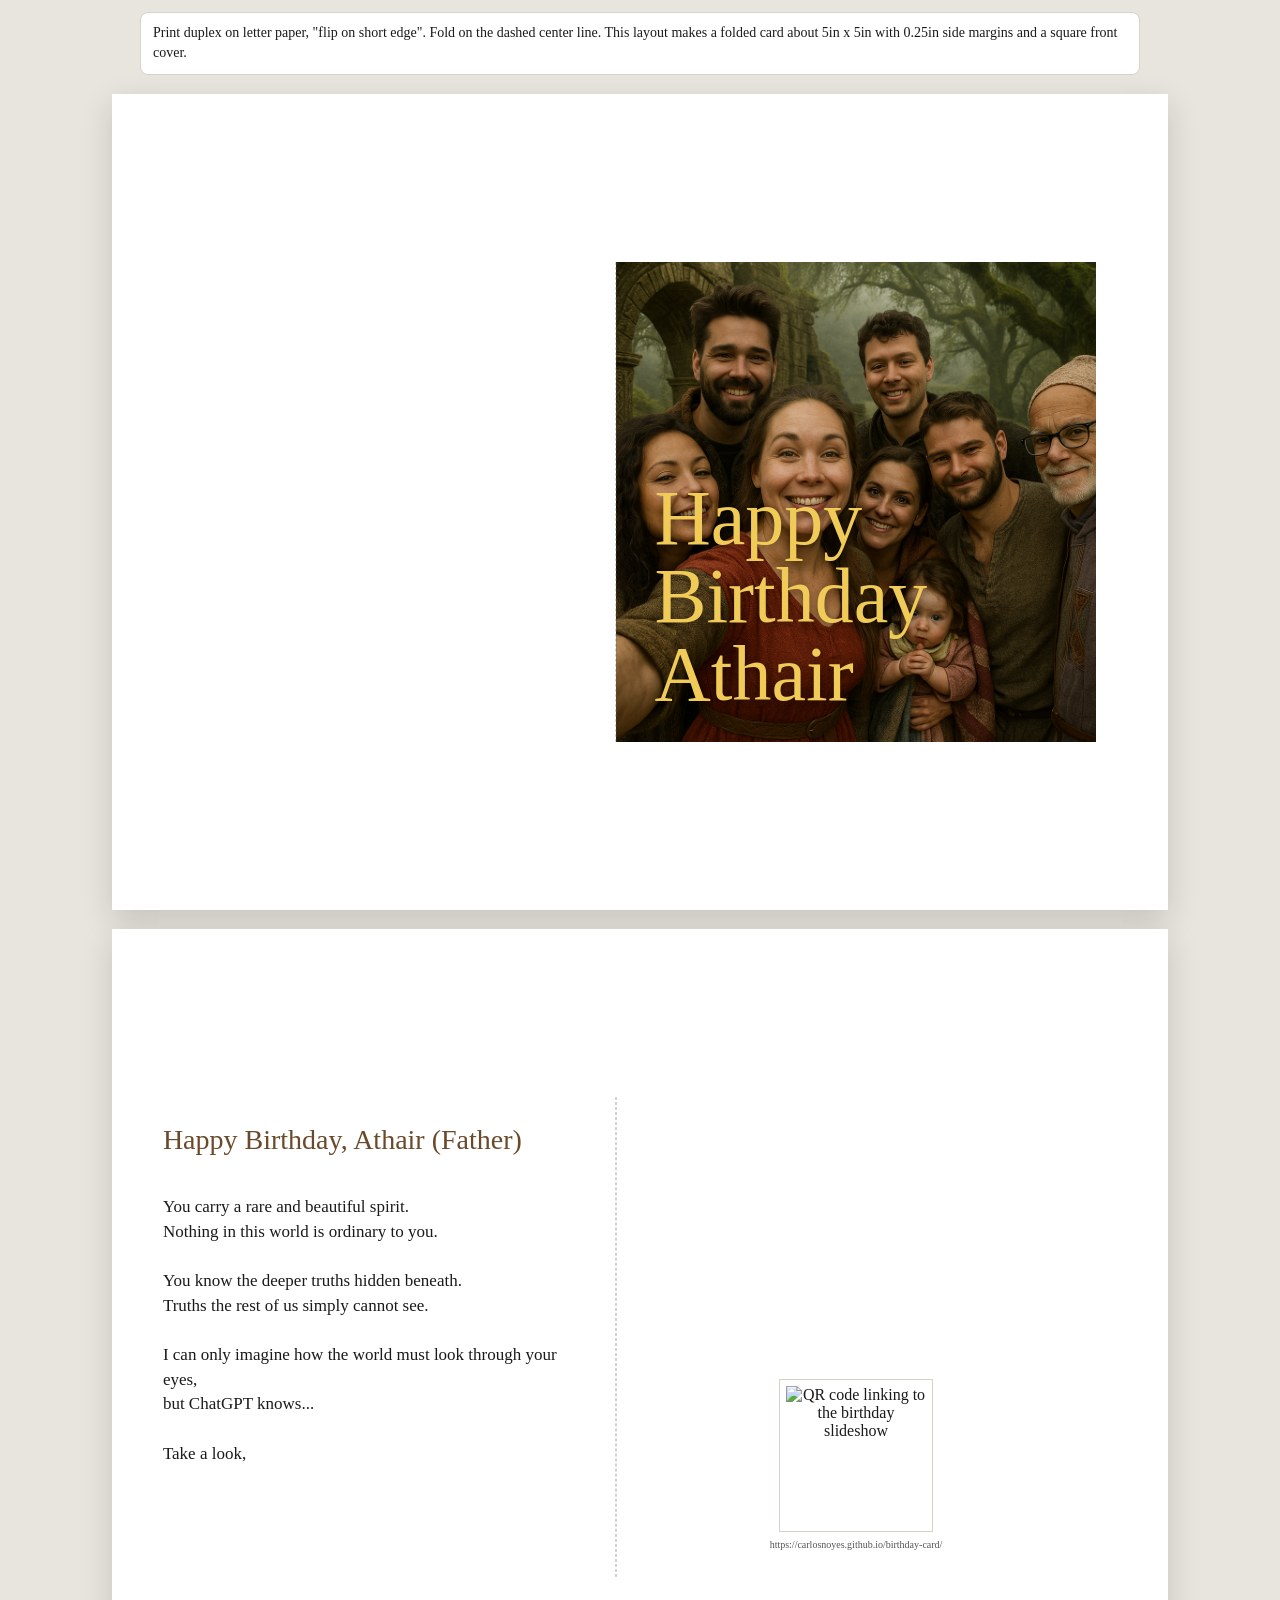
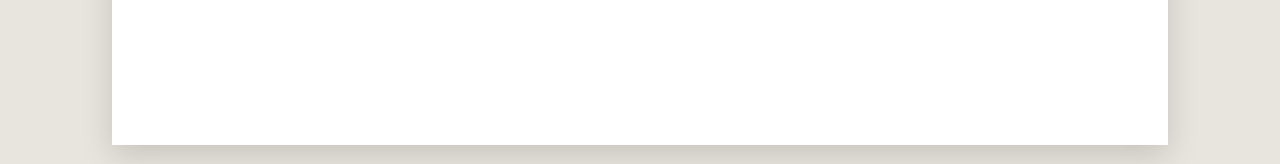
==== print-card.html @ f4a73bdc "fixed audio" ====
﻿<!DOCTYPE html>
<html lang="en">
<head>
  <meta charset="UTF-8" />
  <meta name="viewport" content="width=device-width, initial-scale=1.0" />
  <title>Printable Fold Card</title>
  <style>
    :root {
      --ink: #1a1a1a;
      --accent: #6a4a2a;
      --page-w: 11in;
      --page-h: 8.5in;
      --card-w: 10in;
      --card-h: 5in;
      --panel-w: 5in;
      --side-margin: 0.25in;
      --top-margin: 1.75in;
    }

    * {
      box-sizing: border-box;
    }

    html,
    body {
      margin: 0;
      padding: 0;
      background: #e8e5de;
      color: var(--ink);
      font-family: Georgia, "Times New Roman", serif;
    }

    .screen-note {
      width: min(1000px, 94vw);
      margin: 12px auto;
      padding: 10px 12px;
      background: #fff;
      border: 1px solid #d8d3c8;
      border-radius: 8px;
      font-size: 14px;
      line-height: 1.45;
    }

    .sheet {
      width: var(--page-w);
      height: var(--page-h);
      margin: 0.2in auto;
      position: relative;
      background: #ffffff;
      box-shadow: 0 10px 30px rgba(0, 0, 0, 0.15);
      overflow: hidden;
    }

    .card-area {
      position: absolute;
      left: var(--side-margin);
      top: var(--top-margin);
      width: var(--card-w);
      height: var(--card-h);
      display: grid;
      grid-template-columns: var(--panel-w) var(--panel-w);
    }

    .panel {
      position: relative;
      width: 100%;
      height: 100%;
      overflow: hidden;
    }

    .fold-guide {
      position: absolute;
      top: var(--top-margin);
      left: calc(var(--side-margin) + var(--panel-w));
      width: 0;
      height: var(--card-h);
      border-left: 1px dashed rgba(90, 90, 90, 0.55);
      transform: translateX(-0.5px);
      pointer-events: none;
      z-index: 10;
    }

    .front-cover {
      background: #0f1720;
    }

    .front-cover img {
      width: 100%;
      height: 100%;
      object-fit: cover;
      object-position: center;
      display: block;
    }

    .front-title {
      position: absolute;
      left: 8%;
      bottom: 0.3in;
      margin: 0;
      color: #f1cb57;
      font-family: "Brush Script MT", "Lucida Handwriting", cursive;
      font-size: 78px;
      line-height: 1;
      text-shadow: 0 2px 8px rgba(0, 0, 0, 0.45);
      pointer-events: none;
      white-space: nowrap;
    }

    .inside-left {
      padding: 0.28in;
      background: transparent;
    }

    .inside-right {
      padding: 0.28in;
      display: grid;
      grid-template-rows: 1fr;
      background: transparent;
    }

    .message {
      font-size: 17px;
      line-height: 1.45;
      white-space: pre-line;
      margin: 0;
    }

    .message .title {
      display: block;
      font-size: 28px;
      line-height: 1.12;
      margin-bottom: 0.16in;
      color: var(--accent);
    }

    .qr-wrap {
      text-align: center;
      align-self: end;
    }

    .qr {
      width: 1.6in;
      height: 1.6in;
      display: inline-block;
      border: 1px solid #d6d1c8;
      padding: 0.06in;
      background: #fff;
    }

    .qr-url {
      margin: 0.07in 0 0;
      font-size: 10px;
      color: #555;
      word-break: break-all;
    }

    .break-after {
      page-break-after: always;
      break-after: page;
    }

    @page {
      size: letter landscape;
      margin: 0;
    }

    @media print {
      body {
        background: #fff;
      }

      .screen-note {
        display: none;
      }

      .sheet {
        margin: 0;
        box-shadow: none;
      }

      .inside-left,
      .inside-right {
        background: transparent !important;
      }
    }
  </style>
</head>
<body>
  <div class="screen-note">
    Print duplex on letter paper, "flip on short edge". Fold on the dashed center line. This layout makes a folded card about 5in x 5in with 0.25in side margins and a square front cover.
  </div>

  <section class="sheet break-after" aria-label="Outside of card">
    <div class="fold-guide" aria-hidden="true"></div>
    <div class="card-area">
      <div class="panel outside-left"></div>
      <div class="panel front-cover">
        <img src="slideshow/20.png" alt="Birthday card front illustration" />
        <p class="front-title">Happy<br />Birthday<br />Athair</p>
      </div>
    </div>
  </section>

  <section class="sheet" aria-label="Inside of card">
    <div class="fold-guide" aria-hidden="true"></div>
    <div class="card-area">
      <div class="panel inside-left">
        <p class="message"><span class="title">Happy Birthday, Athair (Father)</span>
You carry a rare and beautiful spirit.
Nothing in this world is ordinary to you.

You know the deeper truths hidden beneath.
Truths the rest of us simply cannot see.

I can only imagine how the world must look through your eyes,
but ChatGPT knows...

Take a look,</p>
      </div>
      <div class="panel inside-right">
        <div class="qr-wrap">
          <img
            class="qr"
            src="https://api.qrserver.com/v1/create-qr-code/?size=420x420&data=https%3A%2F%2Fcarlosnoyes.github.io%2Fbirthday-card%2F"
            alt="QR code linking to the birthday slideshow"
          />
          <p class="qr-url">https://carlosnoyes.github.io/birthday-card/</p>
        </div>
      </div>
    </div>
  </section>
</body>
</html>
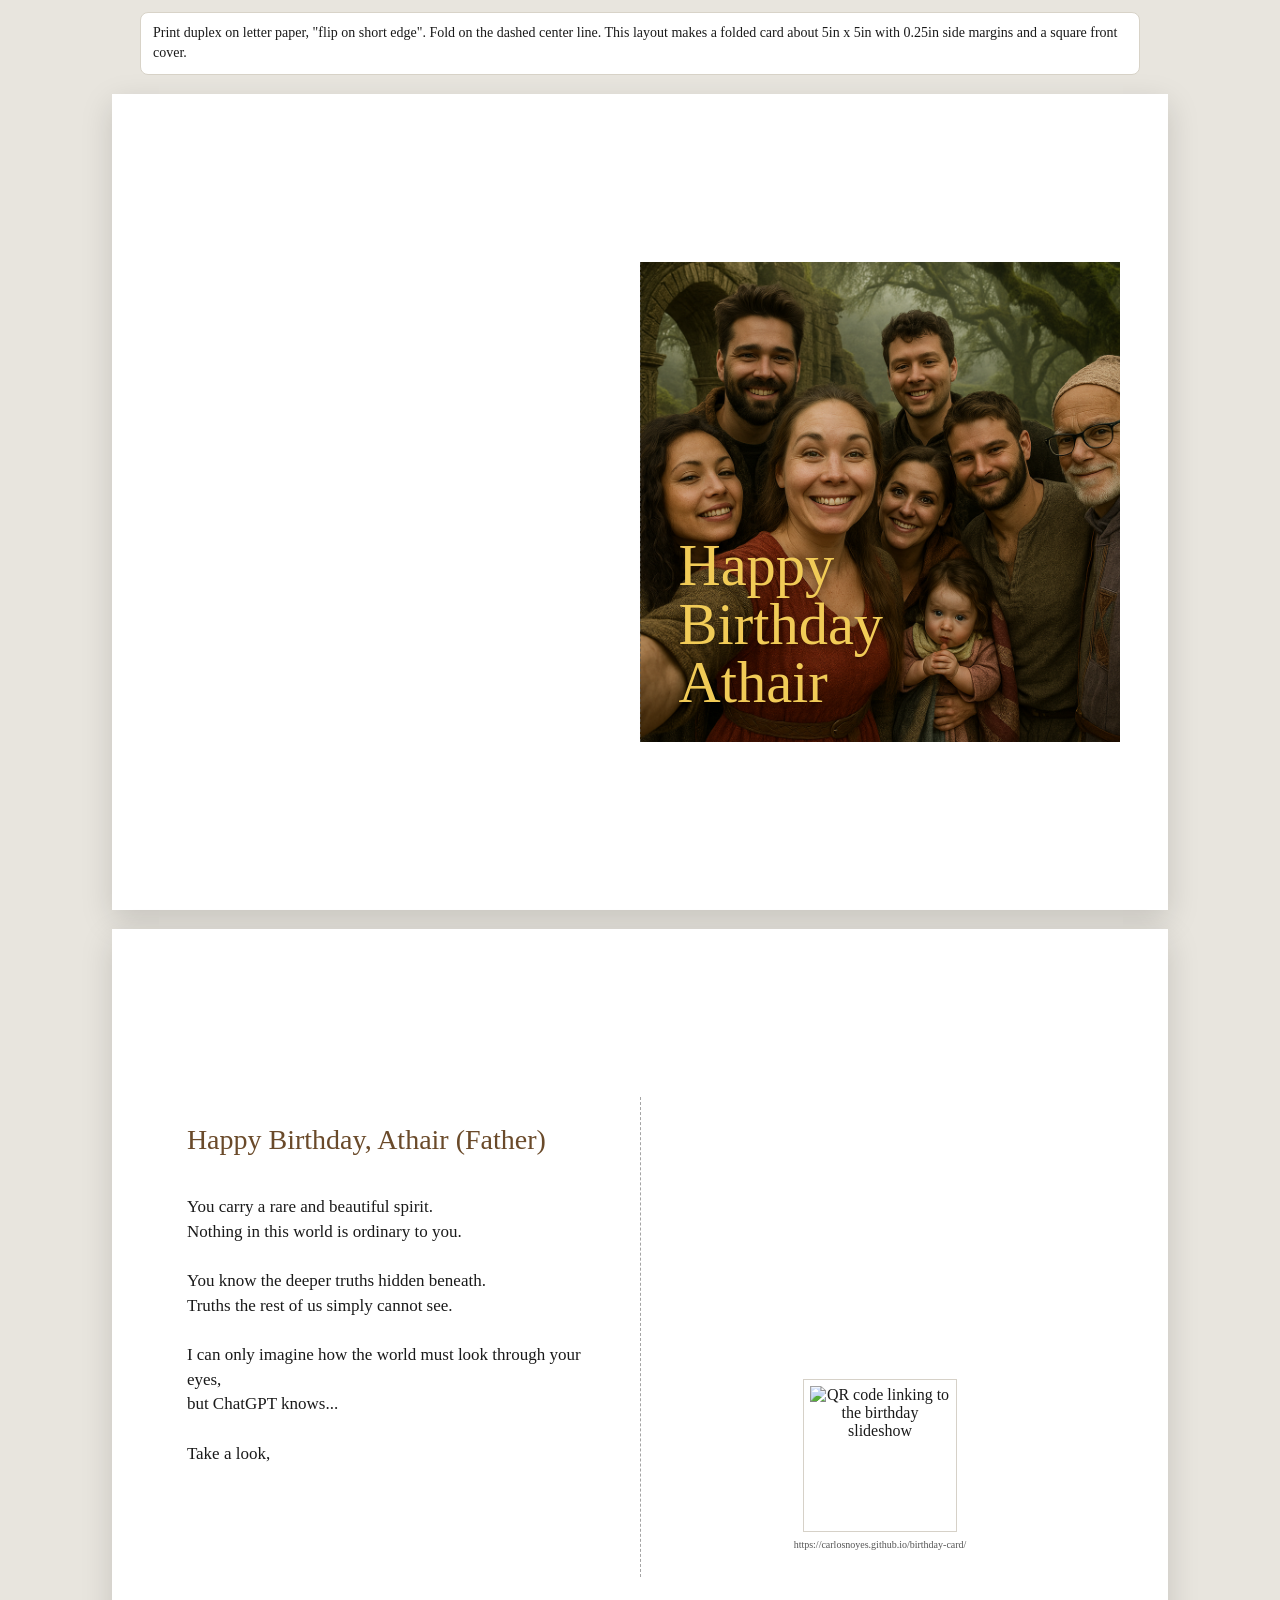
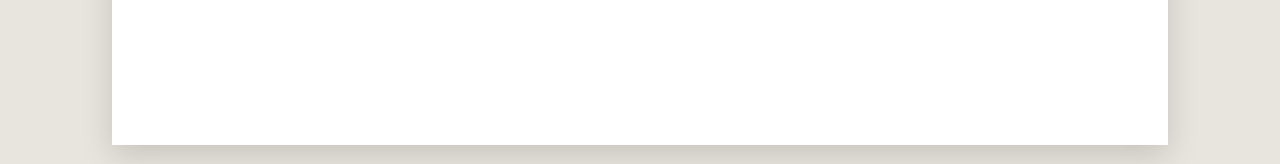
==== commit 3c164fa8: "all finished" ====
--- a/print-card.html
+++ b/print-card.html
@@ -13,7 +13,7 @@
       --card-w: 10in;
       --card-h: 5in;
       --panel-w: 5in;
-      --side-margin: 0.25in;
+      --side-margin: calc((var(--page-w) - var(--card-w)) / 2);
       --top-margin: 1.75in;
     }
 
@@ -59,6 +59,7 @@
       height: var(--card-h);
       display: grid;
       grid-template-columns: var(--panel-w) var(--panel-w);
+      column-gap: 0;
     }
 
     .panel {
@@ -75,20 +76,24 @@
       width: 0;
       height: var(--card-h);
       border-left: 1px dashed rgba(90, 90, 90, 0.55);
-      transform: translateX(-0.5px);
+      transform: none;
       pointer-events: none;
       z-index: 10;
     }
 
     .front-cover {
+      margin: 0;
+      padding: 0;
       background: #0f1720;
     }
 
     .front-cover img {
+      position: absolute;
+      inset: 0;
       width: 100%;
       height: 100%;
       object-fit: cover;
-      object-position: center;
+      object-position: left center;
       display: block;
     }
 
@@ -99,7 +104,7 @@
       margin: 0;
       color: #f1cb57;
       font-family: "Brush Script MT", "Lucida Handwriting", cursive;
-      font-size: 78px;
+      font-size: 58.5px;
       line-height: 1;
       text-shadow: 0 2px 8px rgba(0, 0, 0, 0.45);
       pointer-events: none;
